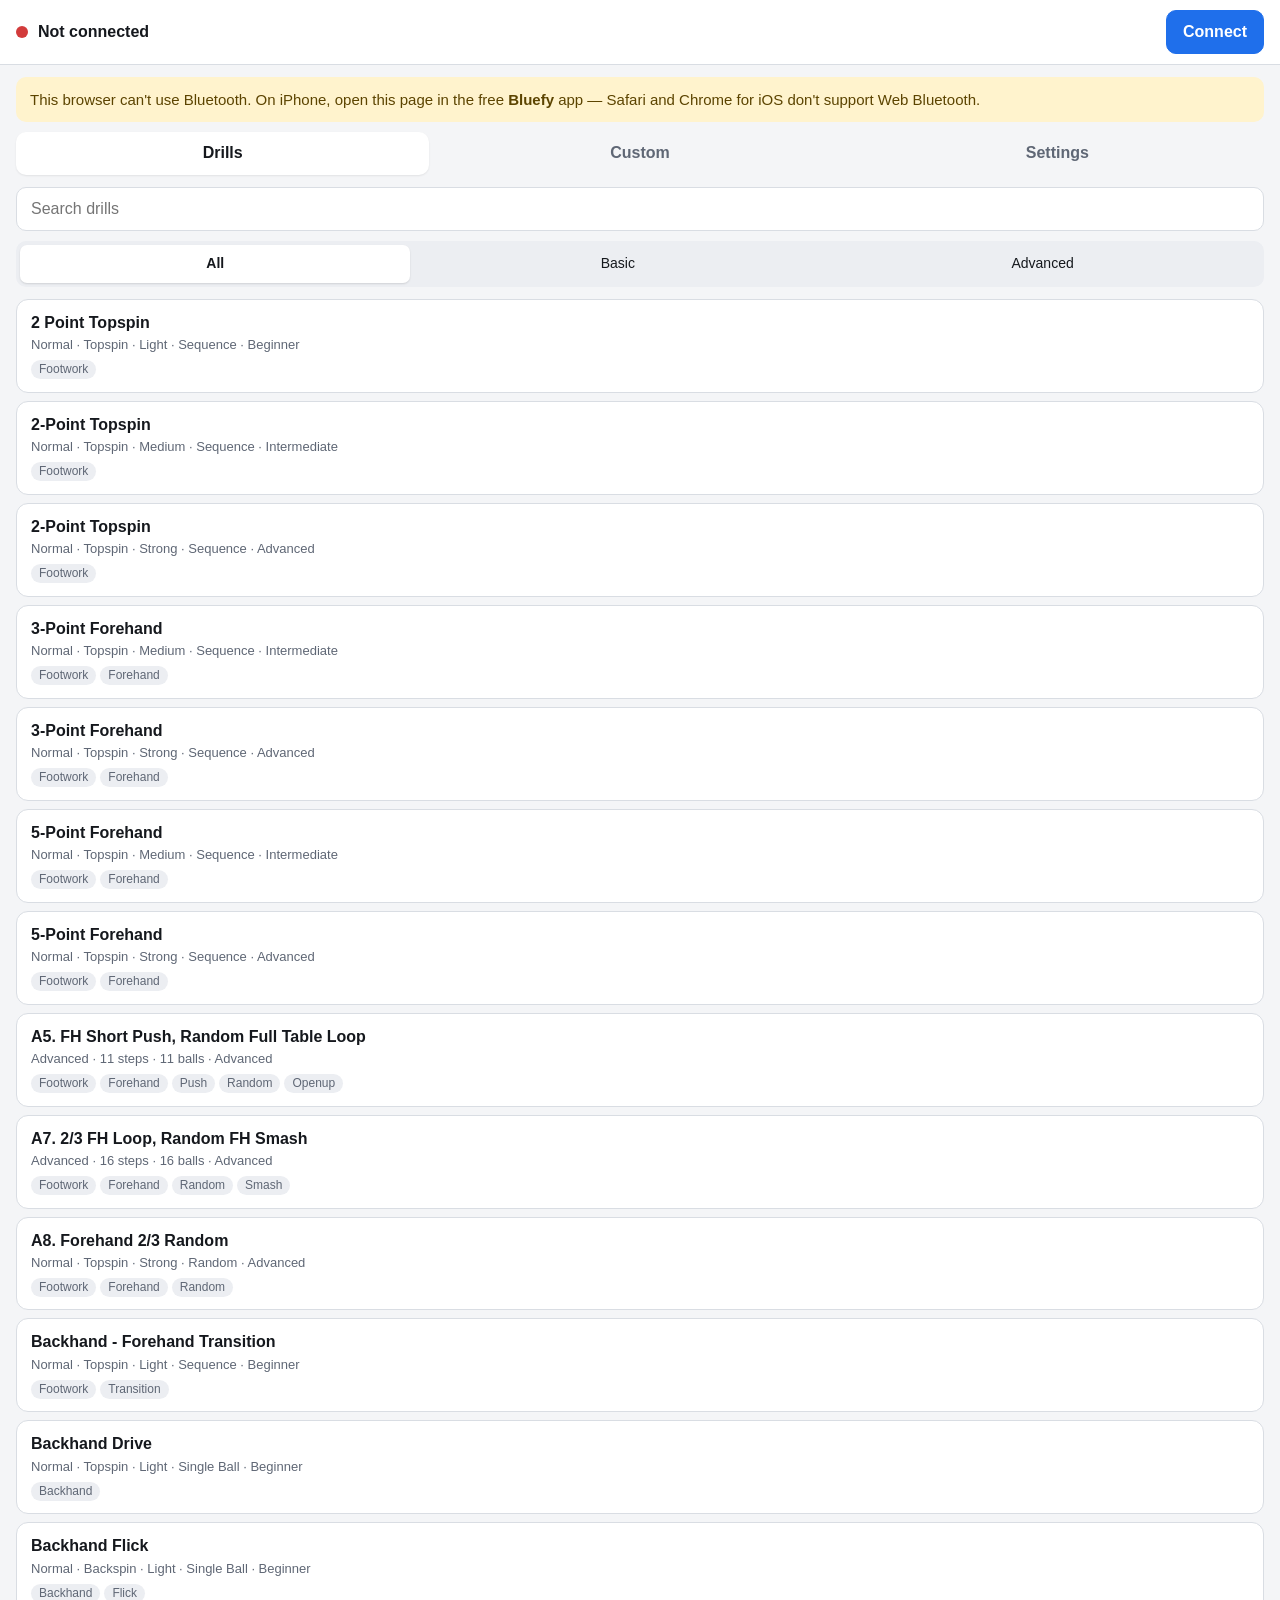
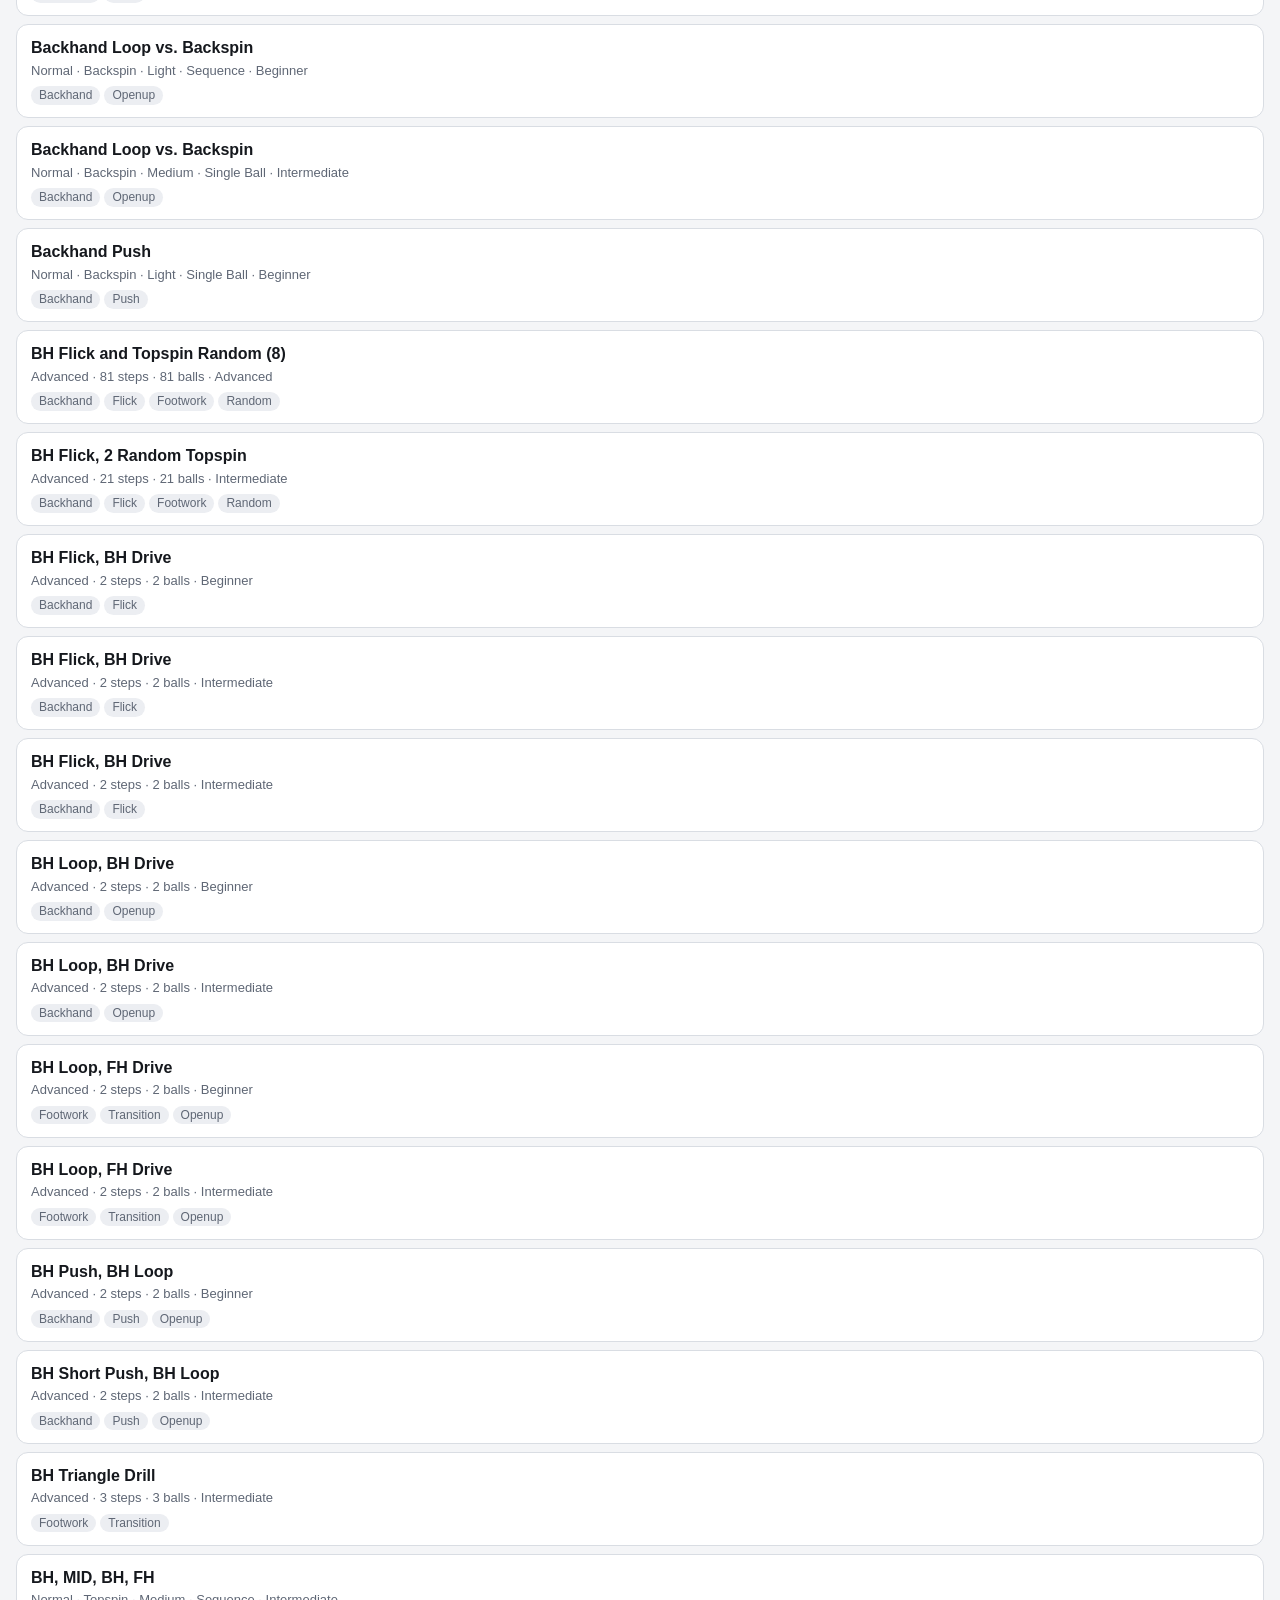
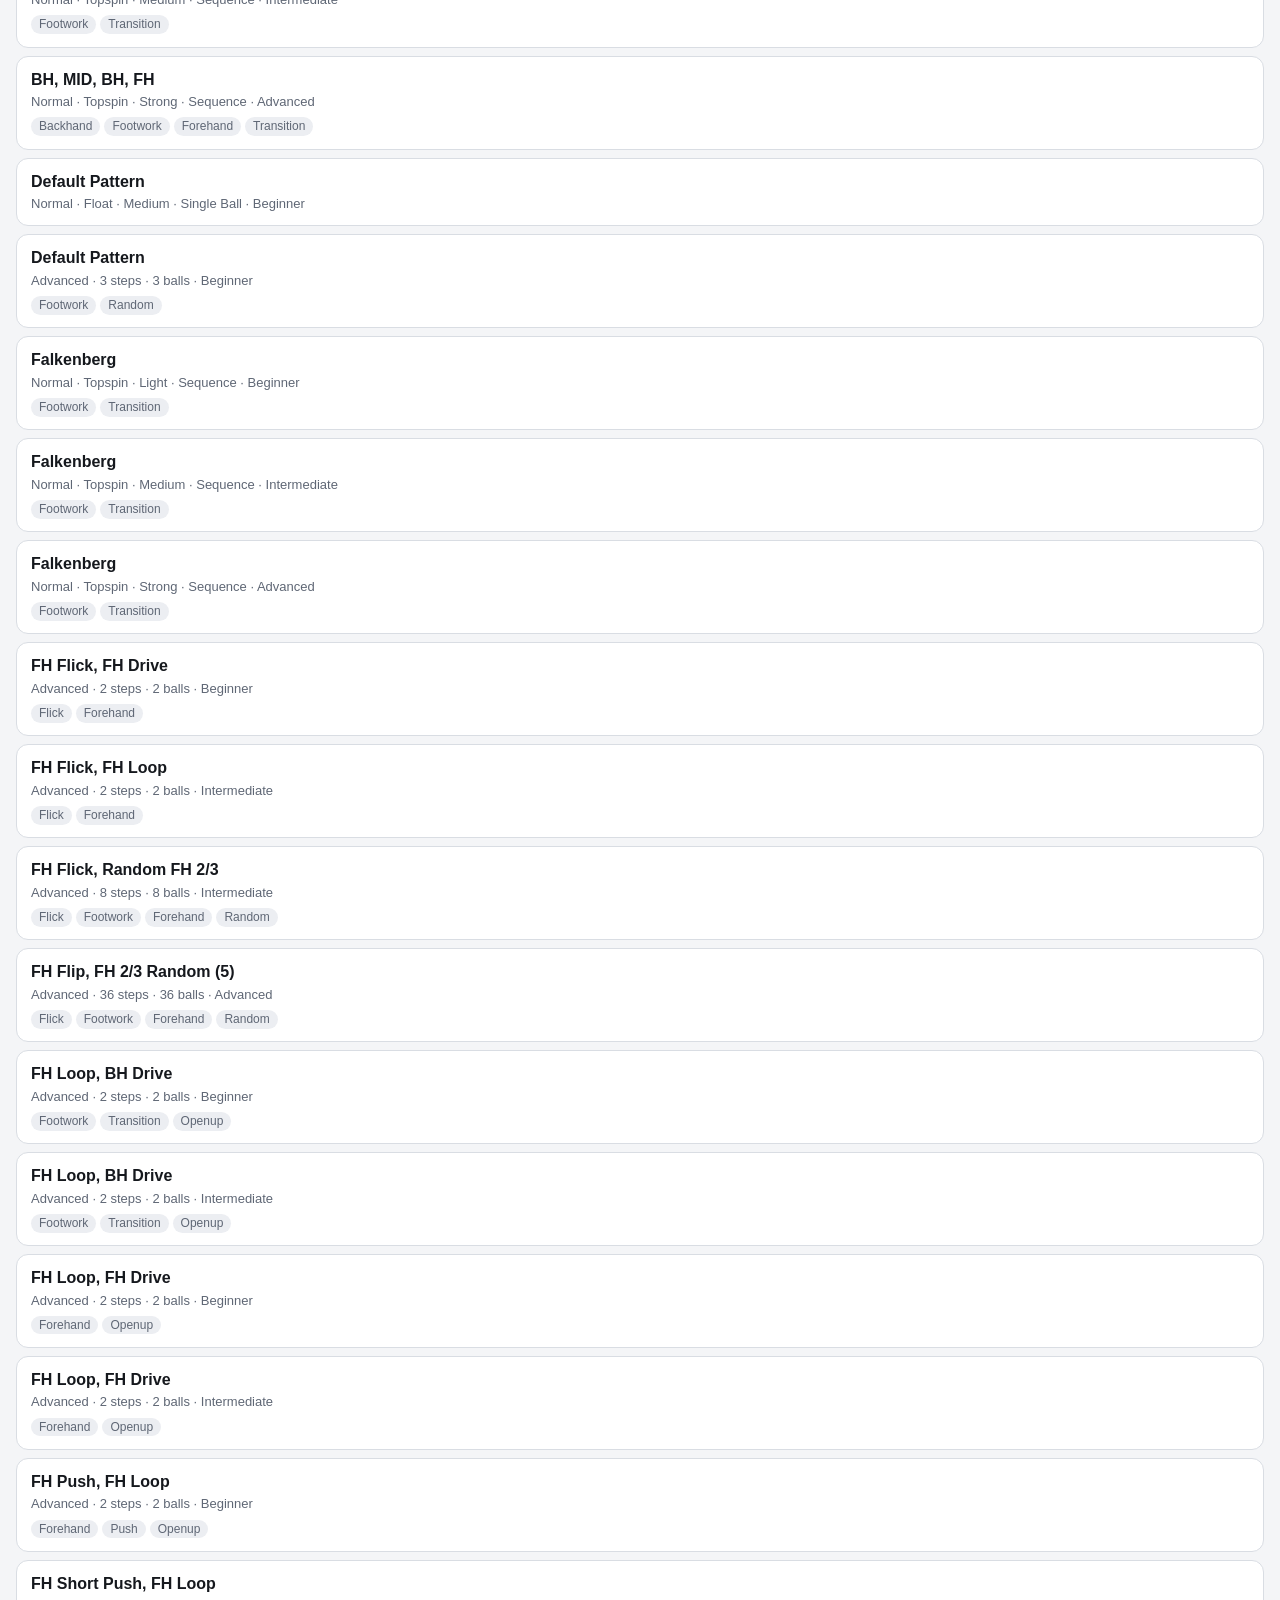
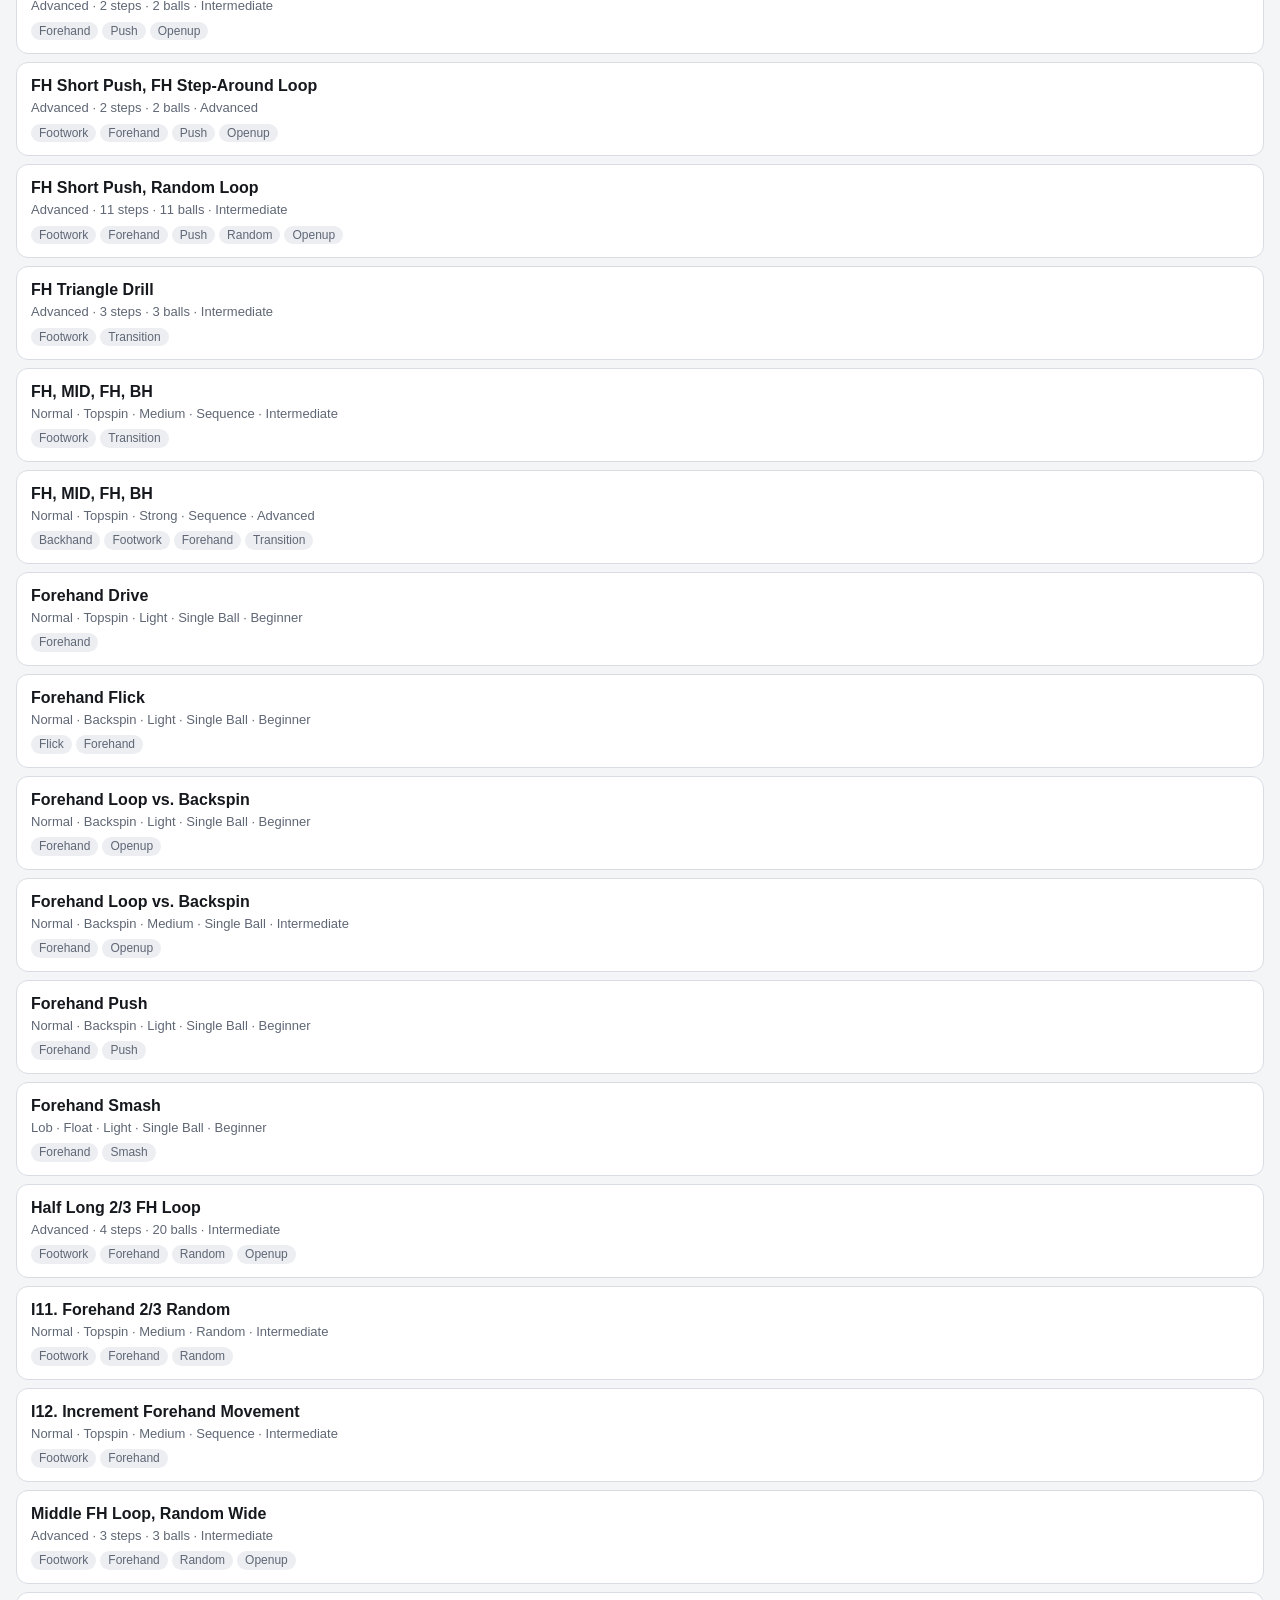
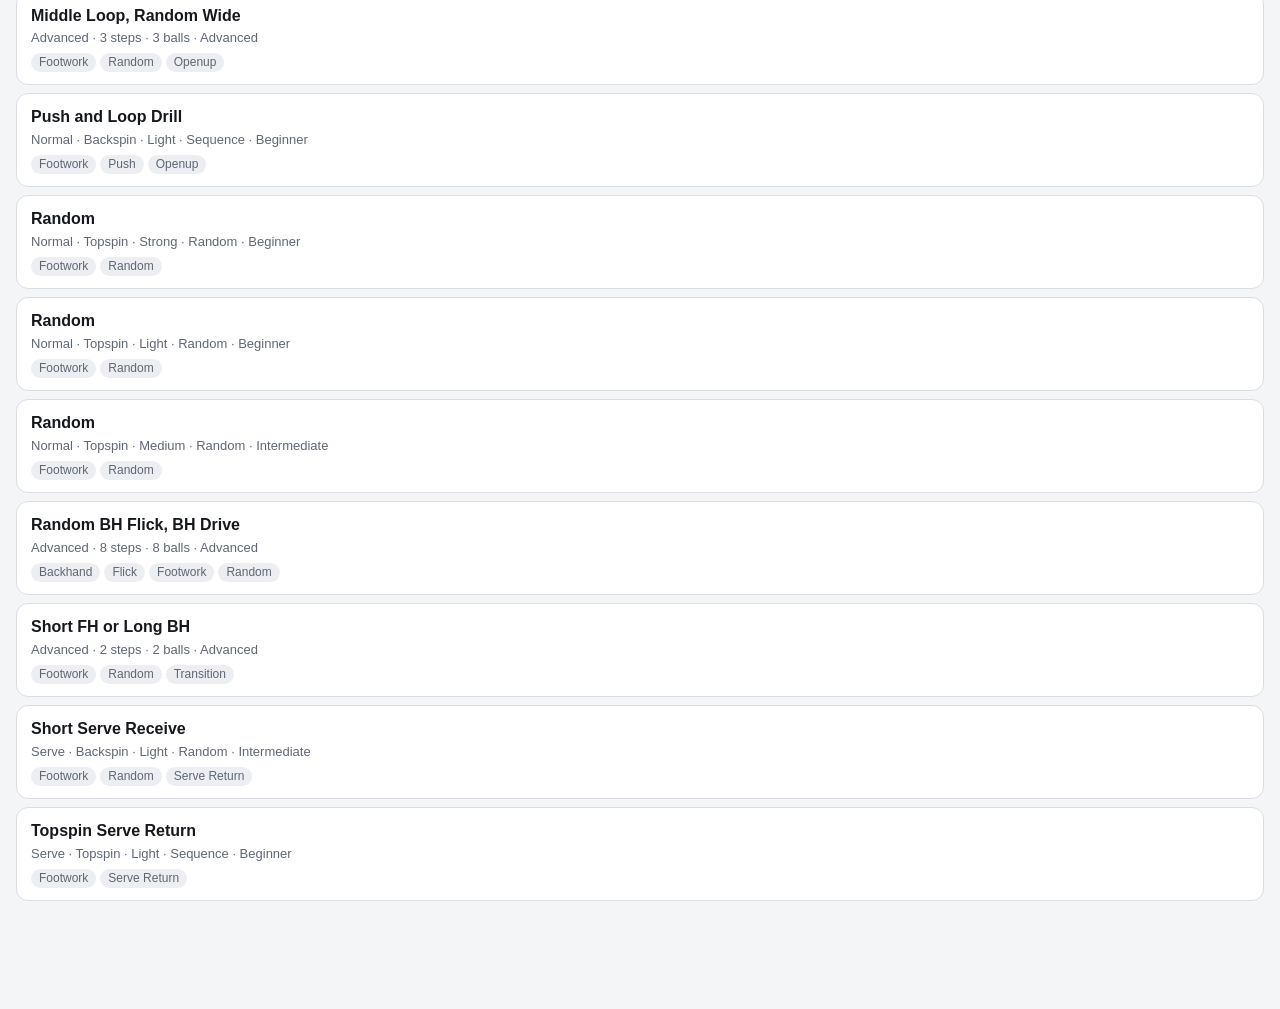
==== index.html @ 07b8b1a9 "TableBot Web" ====
<!doctype html>
<html lang="en">
<head>
  <meta charset="utf-8">
  <meta name="viewport" content="width=device-width, initial-scale=1, viewport-fit=cover">
  <meta name="theme-color" content="#111418">
  <meta name="mobile-web-app-capable" content="yes">
  <meta name="apple-mobile-web-app-capable" content="yes">
  <title>TableBot Web</title>
  <link rel="stylesheet" href="css/style.css">
</head>
<body>
  <header class="bar">
    <div class="conn">
      <span id="dot" class="dot"></span>
      <div class="conn-text">
        <div id="status" class="status">Not connected</div>
        <div id="sub" class="sub"></div>
      </div>
    </div>
    <button id="connectBtn" class="btn primary">Connect</button>
  </header>

  <div id="unsupported" class="banner" hidden>
    This browser can't use Bluetooth. On iPhone, open this page in the free <b>Bluefy</b> app —
    Safari and Chrome for iOS don't support Web Bluetooth.
  </div>

  <nav class="tabs">
    <button class="tab active" data-tab="drills">Drills</button>
    <button class="tab" data-tab="custom">Custom</button>
    <button class="tab" data-tab="settings">Settings</button>
  </nav>

  <main>
    <!-- Drill library -->
    <section id="tab-drills" class="panel">
      <input id="search" class="search" type="search" placeholder="Search drills" autocomplete="off">
      <div class="seg" id="kindFilter">
        <button data-v="all" class="on">All</button>
        <button data-v="basic">Basic</button>
        <button data-v="advanced">Advanced</button>
      </div>
      <ul id="drillList" class="list"></ul>
    </section>

    <!-- Custom basic drill -->
    <section id="tab-custom" class="panel" hidden>
      <label class="lbl">Ball</label>
      <div class="seg" id="cBall"></div>
      <label class="lbl">Spin</label>
      <div class="seg wrap" id="cSpin"></div>
      <label class="lbl">Power</label>
      <div class="seg" id="cPower"></div>
      <label class="lbl">Mode</label>
      <div class="seg" id="cMode"></div>
      <p id="cModeHint" class="hint"></p>
      <label class="lbl">Positions <span class="hint" id="cGridHint"></span></label>
      <div class="grid-wrap">
        <div class="net">NET · robot side</div>
        <div id="cGrid" class="grid"></div>
        <div class="net">you</div>
      </div>
      <label class="lbl">Ball interval <span id="cTimeVal" class="val"></span></label>
      <input id="cTime" type="range" min="1" max="20" step="1">
      <div id="cPlayMode"></div>
      <div class="row">
        <button id="cTest" class="btn">Test one ball</button>
        <button id="cPlay" class="btn primary grow">Play</button>
      </div>
    </section>

    <!-- Settings / diagnostics -->
    <section id="tab-settings" class="panel" hidden>
      <label class="lbl">Idle stop command</label>
      <div class="seg" id="sType">
        <button data-v="V2">V2 (0x05)</button>
        <button data-v="V1">V1 (0x99)</button>
      </div>
      <p class="hint">Sent before each drill to clear the previous one. The running-drill STOP button always sends 0x03.</p>
      <label class="lbl">Write chunk size</label>
      <div class="seg" id="sChunk">
        <button data-v="10">10 bytes</button>
        <button data-v="20">20 bytes</button>
      </div>
      <label class="lbl">Delay before discovery</label>
      <div class="seg" id="sSettle">
        <button data-v="0">None</button>
        <button data-v="600">600 ms</button>
        <button data-v="1000">1 s</button>
      </div>
      <p class="hint">Defaults match the Android app (10 bytes, 600 ms). Changes apply on the next connect.</p>
      <label class="lbl">Log</label>
      <div class="row">
        <button id="copyLog" class="btn">Copy log</button>
        <button id="clearLog" class="btn">Clear</button>
      </div>
      <pre id="log" class="log"></pre>
      <p class="hint" id="version"></p>
    </section>
  </main>

  <!-- Drill detail sheet -->
  <div id="sheet" class="sheet" hidden>
    <div class="sheet-body">
      <div class="sheet-head">
        <h2 id="dName"></h2>
        <button id="dClose" class="btn ghost" aria-label="Close">✕</button>
      </div>
      <div id="dMeta" class="meta"></div>
      <div id="dBody"></div>
      <div id="dPlayMode"></div>
      <button id="dPlay" class="btn primary block">Play</button>
    </div>
  </div>

  <!-- Always reachable while a drill runs -->
  <div id="stopBar" class="stopbar" hidden>
    <div id="nowPlaying" class="now"></div>
    <button id="stopBtn" class="btn stop">STOP</button>
  </div>

  <div id="toast" class="toast" hidden></div>

  <script type="module" src="js/app.js"></script>
</body>
</html>
---- css/style.css ----
:root {
  --bg: #f4f5f7;
  --surface: #ffffff;
  --surface-2: #eceef2;
  --text: #15181d;
  --muted: #5f6775;
  --line: #d9dde3;
  --accent: #1f6feb;
  --accent-text: #ffffff;
  --ok: #1a9c55;
  --warn: #c98a00;
  --bad: #d23b3b;
  --cell-off: #dfe3e8;
  --cell-on: #1f6feb;
}

@media (prefers-color-scheme: dark) {
  :root {
    --bg: #111418;
    --surface: #1a1e24;
    --surface-2: #242a32;
    --text: #e8ebef;
    --muted: #9aa3af;
    --line: #2e353f;
    --accent: #4c8dff;
    --cell-off: #2a3038;
    --cell-on: #4c8dff;
  }
}

* { box-sizing: border-box; }

html, body { margin: 0; }

body {
  background: var(--bg);
  color: var(--text);
  font: 16px/1.4 -apple-system, BlinkMacSystemFont, "Segoe UI", Roboto, sans-serif;
  padding-bottom: calc(96px + env(safe-area-inset-bottom));
  -webkit-tap-highlight-color: transparent;
}

button { font: inherit; color: inherit; }

.bar {
  position: sticky; top: 0; z-index: 5;
  display: flex; align-items: center; gap: 12px;
  padding: calc(10px + env(safe-area-inset-top)) 16px 10px;
  background: var(--surface); border-bottom: 1px solid var(--line);
}
.conn { display: flex; align-items: center; gap: 10px; flex: 1; min-width: 0; }
.conn-text { min-width: 0; }
.status { font-weight: 600; white-space: nowrap; overflow: hidden; text-overflow: ellipsis; }
.sub { font-size: 13px; color: var(--muted); }
.dot { width: 12px; height: 12px; border-radius: 50%; background: var(--bad); flex: none; }
.dot.connecting { background: var(--warn); animation: pulse 1s infinite alternate; }
.dot.connected { background: var(--ok); }
.dot.unverified { background: var(--warn); }
@keyframes pulse { to { opacity: .35; } }

.banner { margin: 12px 16px 0; padding: 12px 14px; border-radius: 10px; background: #fff3cd; color: #5c4400; font-size: 15px; }

.tabs { display: flex; gap: 4px; padding: 10px 16px 0; }
.tab { flex: 1; padding: 10px; border: 0; border-radius: 10px; background: transparent; color: var(--muted); font-weight: 600; }
.tab.active { background: var(--surface); color: var(--text); box-shadow: 0 1px 2px rgba(0,0,0,.08); }

.panel { padding: 12px 16px; }

.btn {
  border: 1px solid var(--line); background: var(--surface); border-radius: 10px;
  padding: 10px 16px; min-height: 44px; font-weight: 600; cursor: pointer;
}
.btn:disabled { opacity: .45; }
.btn.primary { background: var(--accent); border-color: var(--accent); color: var(--accent-text); }
.btn.ghost { border: 0; background: transparent; }
.btn.block { width: 100%; margin-top: 16px; min-height: 52px; font-size: 18px; }
.btn.stop { background: var(--bad); border-color: var(--bad); color: #fff; font-size: 22px; min-height: 60px; flex: 1; letter-spacing: .08em; }

.row { display: flex; gap: 10px; margin-top: 16px; }
.grow { flex: 1; }

.search {
  width: 100%; padding: 12px 14px; border-radius: 10px; border: 1px solid var(--line);
  background: var(--surface); color: var(--text); font-size: 16px; margin-bottom: 10px;
}

.seg { display: flex; gap: 4px; background: var(--surface-2); padding: 4px; border-radius: 10px; }
.seg.wrap { flex-wrap: wrap; }
.seg button { flex: 1 1 auto; border: 0; background: transparent; padding: 8px 6px; border-radius: 7px; min-height: 38px; font-size: 14px; font-weight: 500; }
.seg button.on { background: var(--surface); box-shadow: 0 1px 2px rgba(0,0,0,.12); font-weight: 700; }
.seg button:disabled { opacity: .35; }

.lbl { display: block; margin: 16px 0 6px; font-size: 13px; font-weight: 700; text-transform: uppercase; letter-spacing: .04em; color: var(--muted); }
.val { color: var(--text); text-transform: none; letter-spacing: 0; }
.hint { font-size: 13px; color: var(--muted); margin: 6px 0 0; text-transform: none; letter-spacing: 0; font-weight: 400; }

input[type=range] { width: 100%; accent-color: var(--accent); }
input[type=number] {
  width: 100%; padding: 10px 12px; border-radius: 10px; border: 1px solid var(--line);
  background: var(--surface); color: var(--text); font-size: 16px;
}

.list { list-style: none; margin: 12px 0 0; padding: 0; display: flex; flex-direction: column; gap: 8px; }
.item { background: var(--surface); border: 1px solid var(--line); border-radius: 12px; padding: 12px 14px; cursor: pointer; }
.item-name { font-weight: 600; }
.item-meta { font-size: 13px; color: var(--muted); margin-top: 2px; }
.tag { display: inline-block; font-size: 12px; padding: 1px 8px; border-radius: 999px; background: var(--surface-2); color: var(--muted); margin: 6px 4px 0 0; }
.empty { color: var(--muted); text-align: center; padding: 24px 0; }

.grid-wrap { background: #0f5c3a; border-radius: 12px; padding: 8px; }
.net { text-align: center; font-size: 11px; color: #cfe8db; letter-spacing: .08em; text-transform: uppercase; padding: 2px 0; }
.grid { display: grid; grid-template-columns: repeat(5, 1fr); gap: 6px; padding: 6px 0; }
.cell {
  aspect-ratio: 1.3; border: 0; border-radius: 8px; background: rgba(255,255,255,.14);
  color: #fff; font-weight: 700; font-size: 15px; position: relative;
}
.cell.on { background: var(--cell-on); }
.cell:disabled { opacity: .25; }
.cell .order { position: absolute; top: 3px; right: 5px; font-size: 11px; font-weight: 800; background: #fff; color: #0f5c3a; border-radius: 999px; min-width: 16px; padding: 0 3px; }
.grid.mini { pointer-events: none; }
.grid.mini .cell { aspect-ratio: 1.6; font-size: 12px; }

.sheet { position: fixed; inset: 0; z-index: 20; background: rgba(0,0,0,.45); display: flex; align-items: flex-end; }
.sheet[hidden] { display: none; }
.sheet-body {
  width: 100%; max-height: 90vh; overflow-y: auto; background: var(--bg);
  border-radius: 16px 16px 0 0; padding: 16px 16px calc(24px + env(safe-area-inset-bottom));
}
.sheet-head { display: flex; align-items: center; gap: 8px; }
.sheet-head h2 { flex: 1; margin: 0; font-size: 20px; }
.meta { color: var(--muted); font-size: 14px; margin: 4px 0 12px; }
.step { background: var(--surface); border: 1px solid var(--line); border-radius: 10px; padding: 10px 12px; margin-top: 8px; font-size: 14px; }
.step b { font-weight: 700; }

.stopbar {
  position: fixed; left: 0; right: 0; bottom: 0; z-index: 30;
  display: flex; align-items: center; gap: 12px;
  padding: 10px 16px calc(10px + env(safe-area-inset-bottom));
  background: var(--surface); border-top: 1px solid var(--line);
}
.stopbar[hidden] { display: none; }
.now { max-width: 45%; font-size: 14px; font-weight: 600; }
.now small { display: block; color: var(--muted); font-weight: 400; }

.log {
  background: var(--surface); border: 1px solid var(--line); border-radius: 10px;
  padding: 10px; font-size: 11px; line-height: 1.35; max-height: 45vh; overflow: auto;
  white-space: pre-wrap; word-break: break-all; margin-top: 10px;
}

.toast {
  position: fixed; left: 16px; right: 16px; bottom: calc(100px + env(safe-area-inset-bottom)); z-index: 40;
  background: var(--text); color: var(--bg); padding: 12px 14px; border-radius: 10px; font-size: 15px; text-align: center;
}
.toast[hidden] { display: none; }
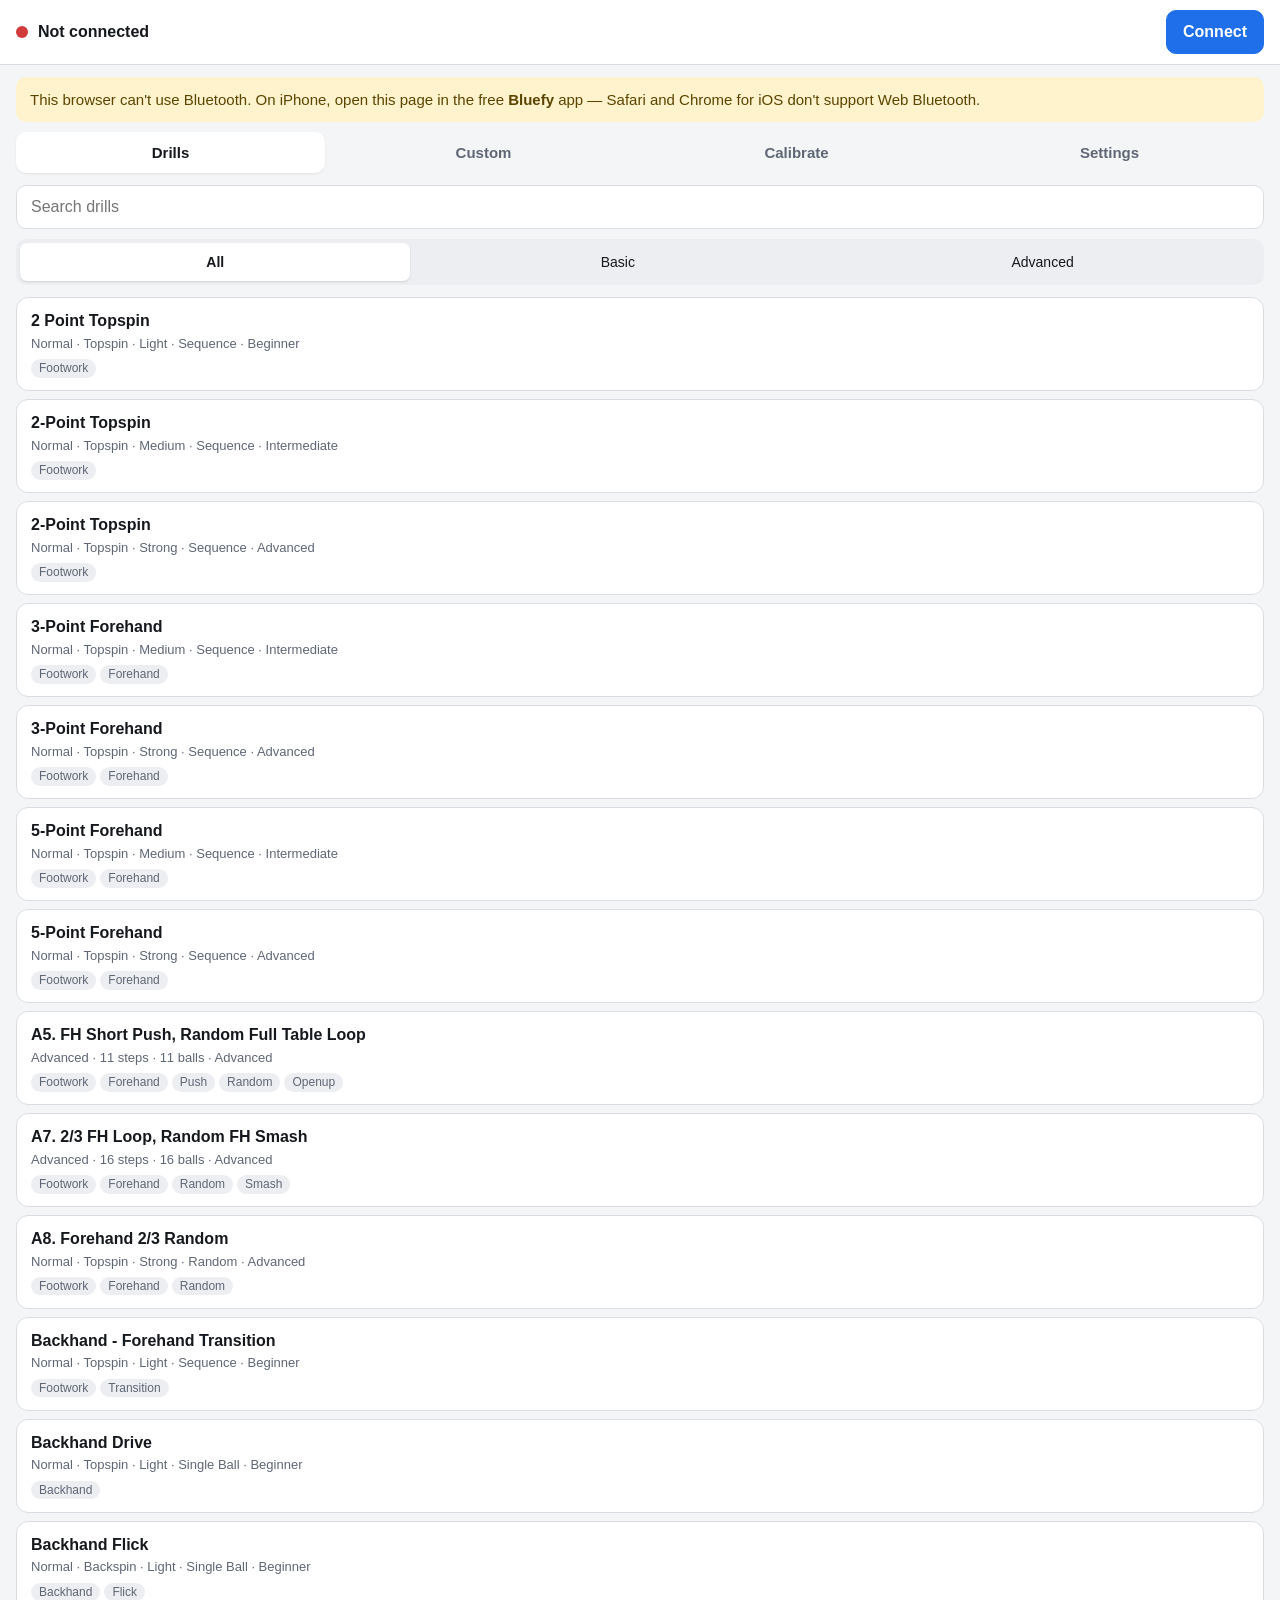
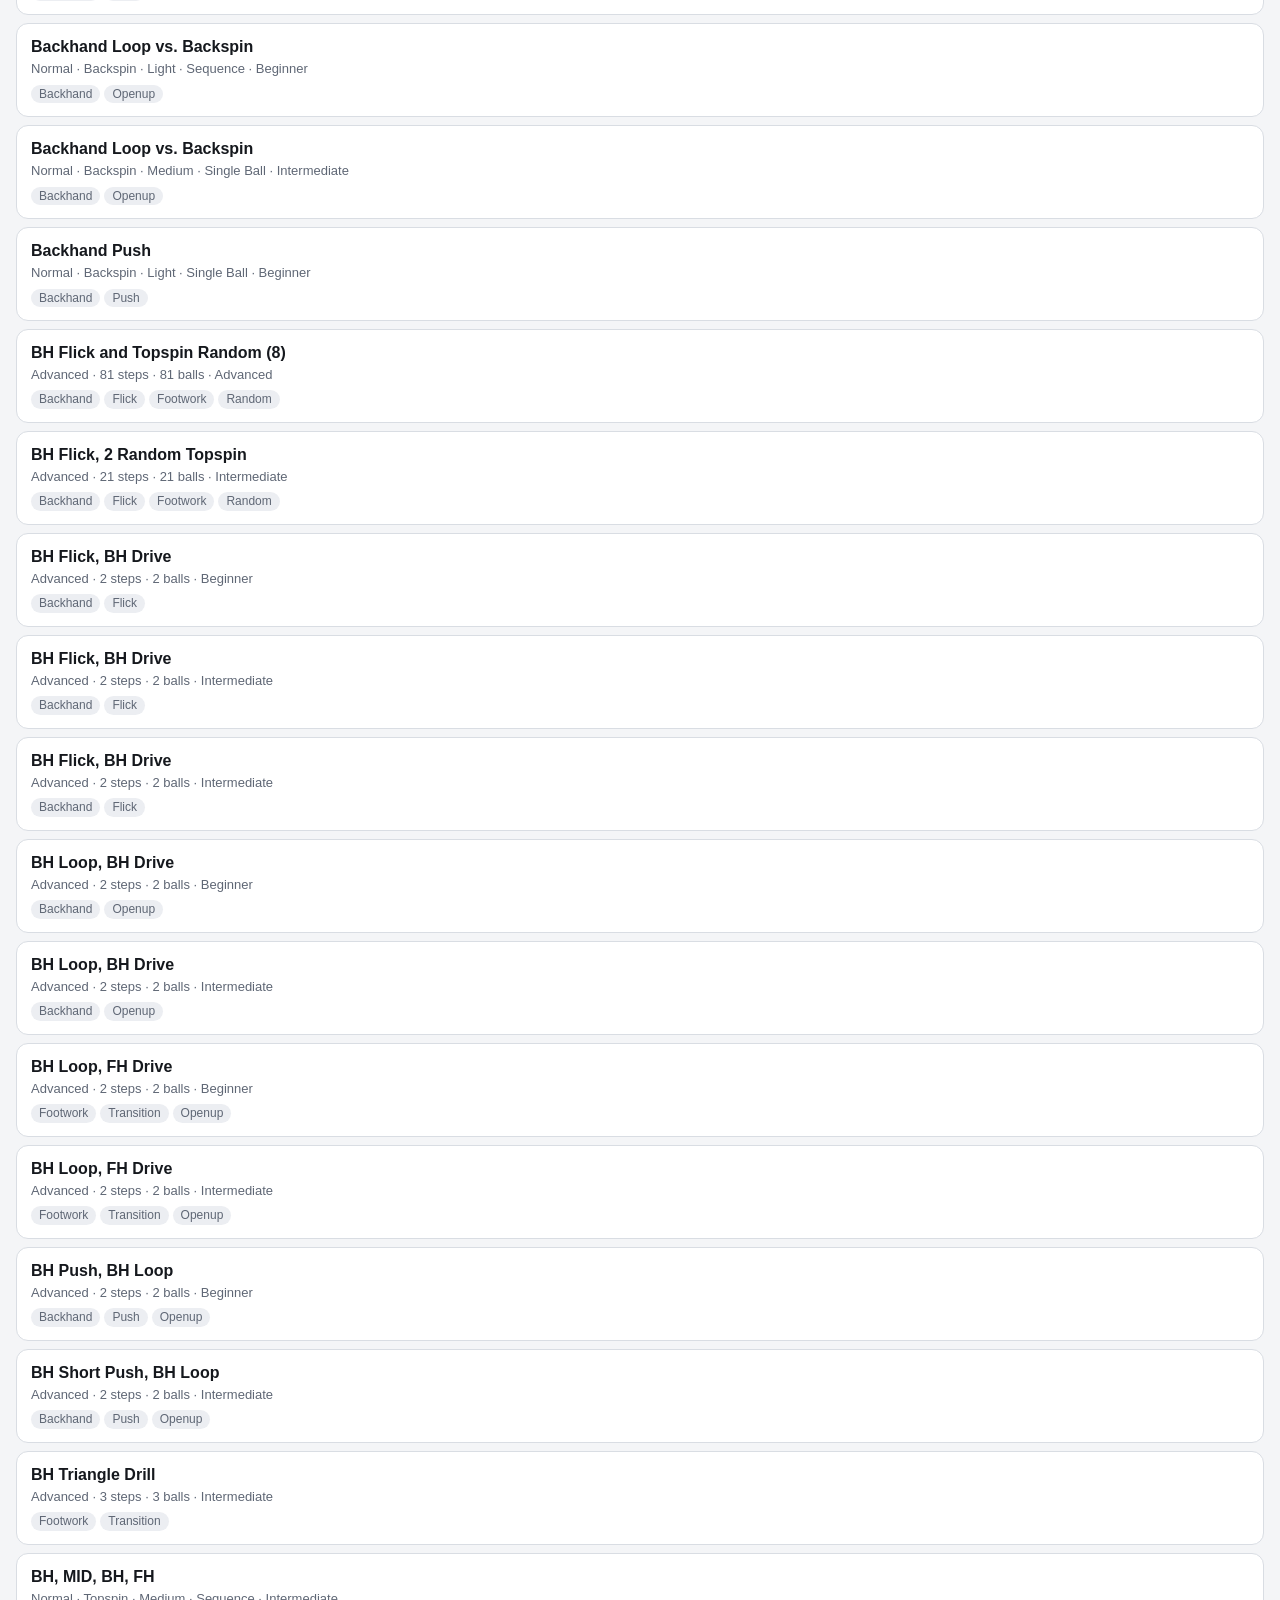
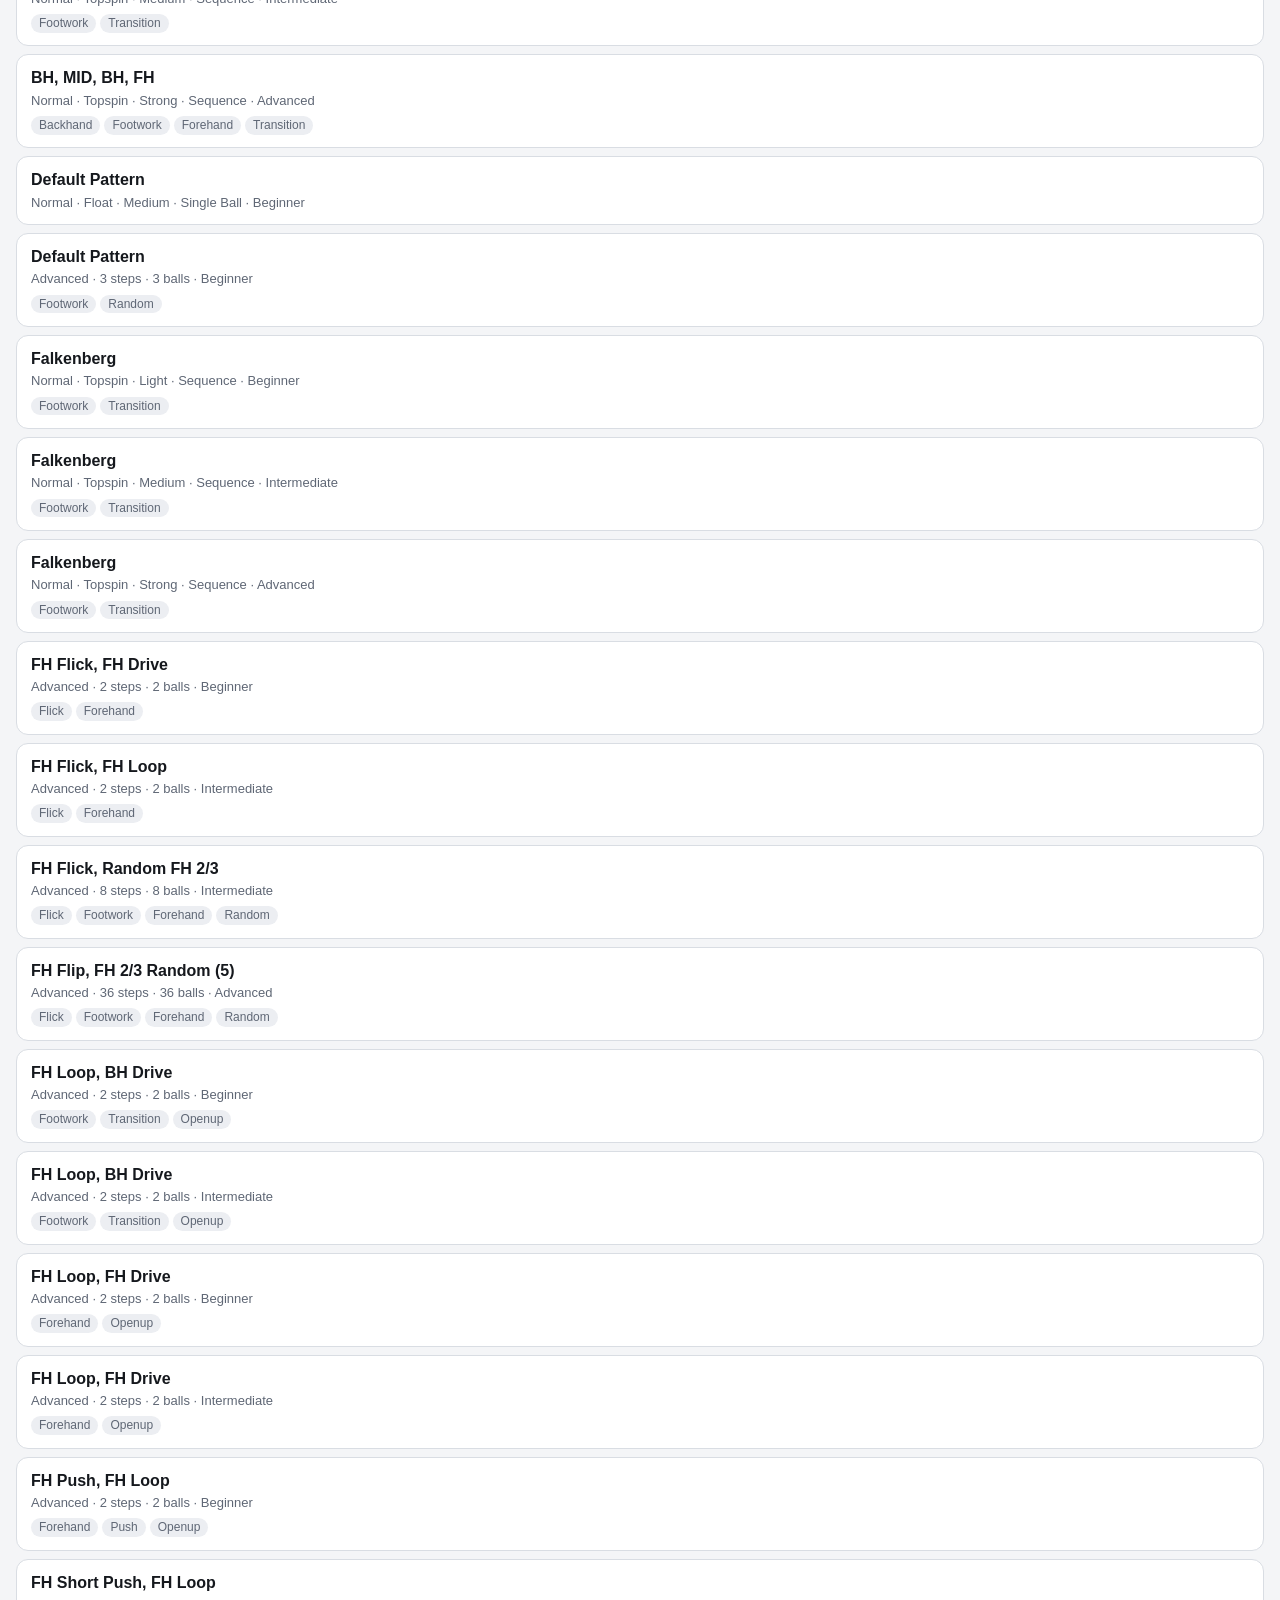
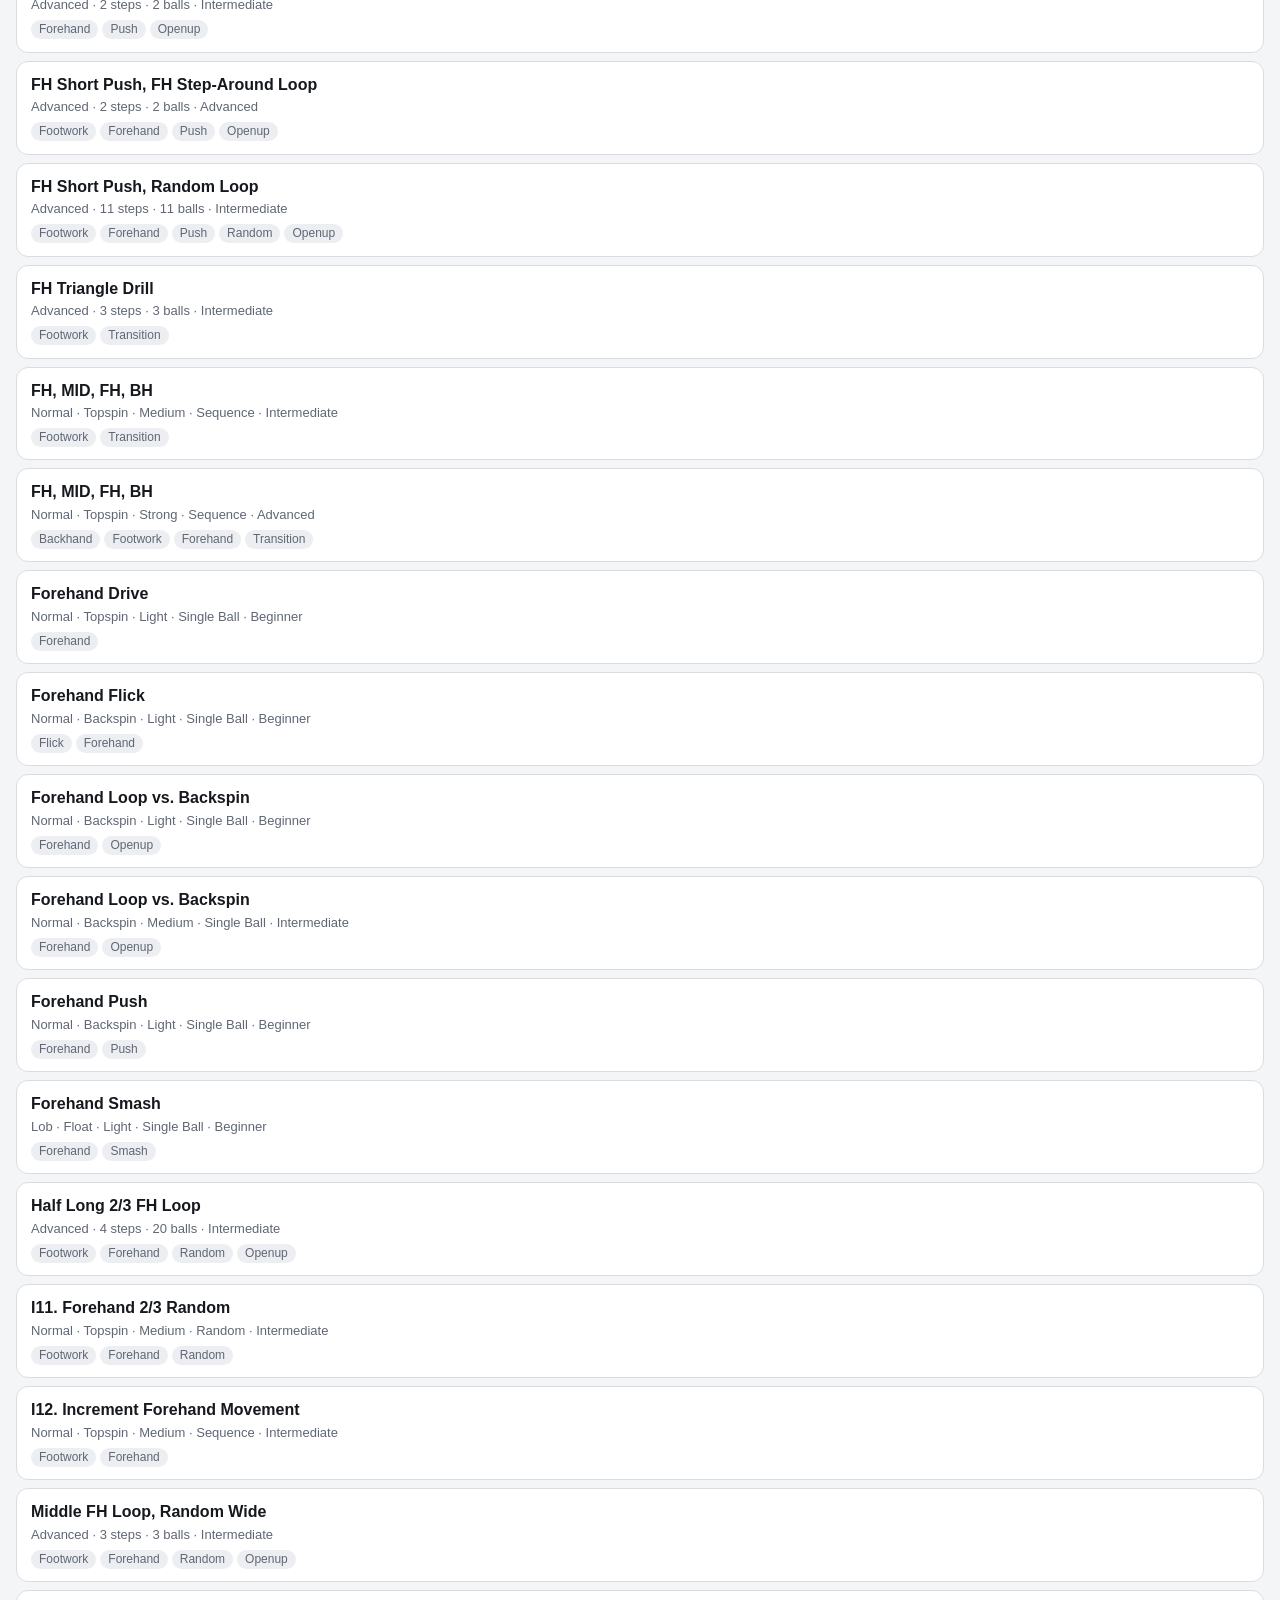
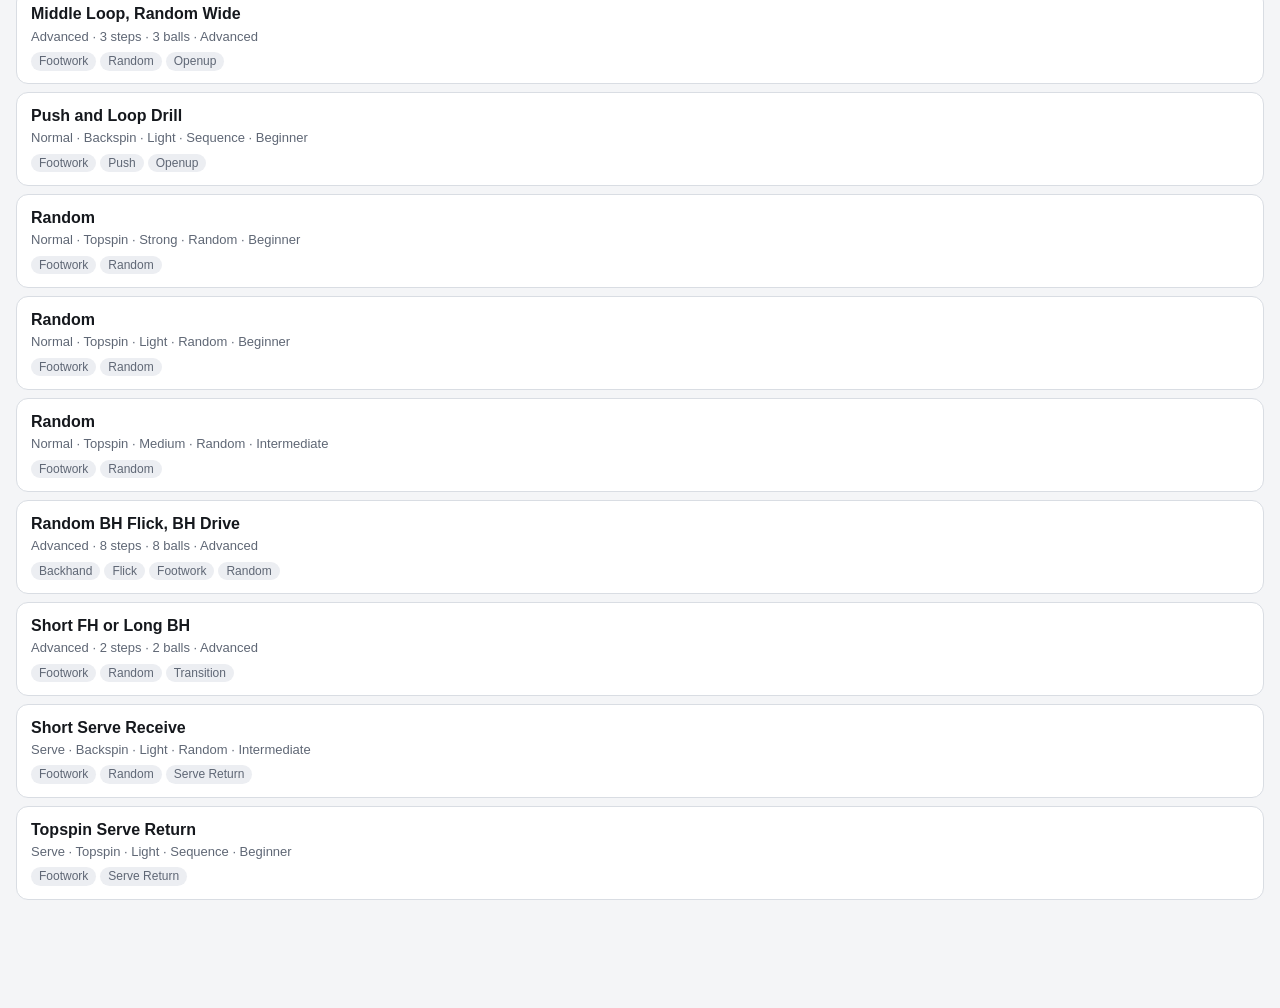
==== commit 3ebe71c0: "Add on-table calibration (Calibrate tab) Fire a test ball at a target cell, nudge it with Too long /" ====
--- a/index.html
+++ b/index.html
@@ -29,6 +29,7 @@
   <nav class="tabs">
     <button class="tab active" data-tab="drills">Drills</button>
     <button class="tab" data-tab="custom">Custom</button>
+    <button class="tab" data-tab="calib">Calibrate</button>
     <button class="tab" data-tab="settings">Settings</button>
   </nav>
 
@@ -67,6 +68,66 @@
       <div class="row">
         <button id="cTest" class="btn">Test one ball</button>
         <button id="cPlay" class="btn primary grow">Play</button>
+      </div>
+    </section>
+
+    <!-- On-table calibration -->
+    <section id="tab-calib" class="panel" hidden>
+      <p class="hint">Pick the shot, pick a target cell, fire, and say where it landed. When it lands
+        on target, tap <b>This cell is good</b>. Work through the cells marked ○ (columns 1, 3 and 5
+        of each row); the cells between them are filled in. Even one good cell corrects the whole
+        grid for this spin and power.</p>
+      <label class="lbl">Ball</label>
+      <div class="seg" id="kBall"></div>
+      <label class="lbl">Spin</label>
+      <div class="seg wrap" id="kSpin"></div>
+      <label class="lbl">Power</label>
+      <div class="seg" id="kPower"></div>
+      <label class="lbl">Target</label>
+      <div class="grid-wrap">
+        <div class="net">NET · robot side</div>
+        <div id="kGrid" class="grid"></div>
+        <div class="net">you</div>
+      </div>
+      <p class="hint" id="kSummary"></p>
+
+      <div class="card">
+        <div class="card-title" id="kCellTitle"></div>
+        <div class="hint" id="kCellSub"></div>
+        <button id="kFire" class="btn primary block">Fire test ball</button>
+        <label class="lbl">Where did it land?</label>
+        <div class="pad">
+          <button class="btn" data-a="long" style="grid-area: long">Too long<small>past the target</small></button>
+          <button class="btn" data-a="left" style="grid-area: left">◀ Left<small>of the target</small></button>
+          <button class="btn" data-a="right" style="grid-area: right">Right ▶<small>of the target</small></button>
+          <button class="btn" data-a="short" style="grid-area: short">Too short<small>in front of it</small></button>
+        </div>
+        <label class="check"><input type="checkbox" id="kAuto"> Fire again after each adjustment</label>
+        <details class="fine">
+          <summary>Fine-tune motor values</summary>
+          <div id="kFine"></div>
+        </details>
+        <button id="kGood" class="btn good block">✓ This cell is good</button>
+        <div class="row">
+          <button id="kUndo" class="btn grow">Undo changes</button>
+          <button id="kForget" class="btn grow">Forget this cell</button>
+        </div>
+      </div>
+
+      <label class="lbl">Saved calibration</label>
+      <p class="hint" id="kStored"></p>
+      <div class="row">
+        <button id="kExport" class="btn grow">Save to file</button>
+        <button id="kCopy" class="btn grow">Copy</button>
+      </div>
+      <div class="row">
+        <button id="kImport" class="btn grow">Load file</button>
+        <button id="kPaste" class="btn grow">Paste</button>
+        <input id="kFile" type="file" accept=".json,application/json" hidden>
+      </div>
+      <div class="row">
+        <button id="kResetCombo" class="btn grow">Reset this spin/power</button>
+        <button id="kResetAll" class="btn grow">Reset all</button>
       </div>
     </section>
 
--- a/css/style.css
+++ b/css/style.css
@@ -153,3 +153,30 @@
   background: var(--text); color: var(--bg); padding: 12px 14px; border-radius: 10px; font-size: 15px; text-align: center;
 }
 .toast[hidden] { display: none; }
+
+/* ── Calibrate ── */
+.tabs .tab { padding: 10px 4px; font-size: 15px; }
+.card { background: var(--surface); border: 1px solid var(--line); border-radius: 12px; padding: 14px; margin-top: 14px; }
+.card-title { font-weight: 700; font-size: 17px; }
+.btn.good { background: var(--ok); border-color: var(--ok); color: #fff; }
+.pad {
+  display: grid; gap: 8px;
+  grid-template-columns: 1fr 1fr;
+  grid-template-areas: "long long" "left right" "short short";
+}
+.pad .btn { min-height: 56px; display: flex; flex-direction: column; align-items: center; justify-content: center; }
+.pad .btn small { font-weight: 400; font-size: 12px; color: var(--muted); }
+.check { display: flex; align-items: center; gap: 8px; margin-top: 12px; font-size: 15px; }
+.check input { width: 20px; height: 20px; accent-color: var(--accent); }
+.fine { margin-top: 12px; }
+.fine summary { font-weight: 600; cursor: pointer; padding: 6px 0; }
+.fine-row { display: flex; align-items: center; gap: 8px; padding: 6px 0; border-top: 1px solid var(--line); }
+.fine-row .name { flex: 1; font-size: 14px; }
+.fine-row .name small { display: block; color: var(--muted); font-size: 12px; }
+.fine-row .num { width: 34px; text-align: center; font-weight: 700; font-variant-numeric: tabular-nums; }
+.fine-row .changed { color: var(--accent); }
+.fine-row .btn { min-width: 44px; padding: 6px; }
+.cell.good { background: var(--ok); }
+.cell.auto { background: rgba(255,255,255,.28); }
+.cell.sel { outline: 3px solid #fff; outline-offset: -3px; }
+.cell .mark { position: absolute; top: 2px; right: 5px; font-size: 11px; }
